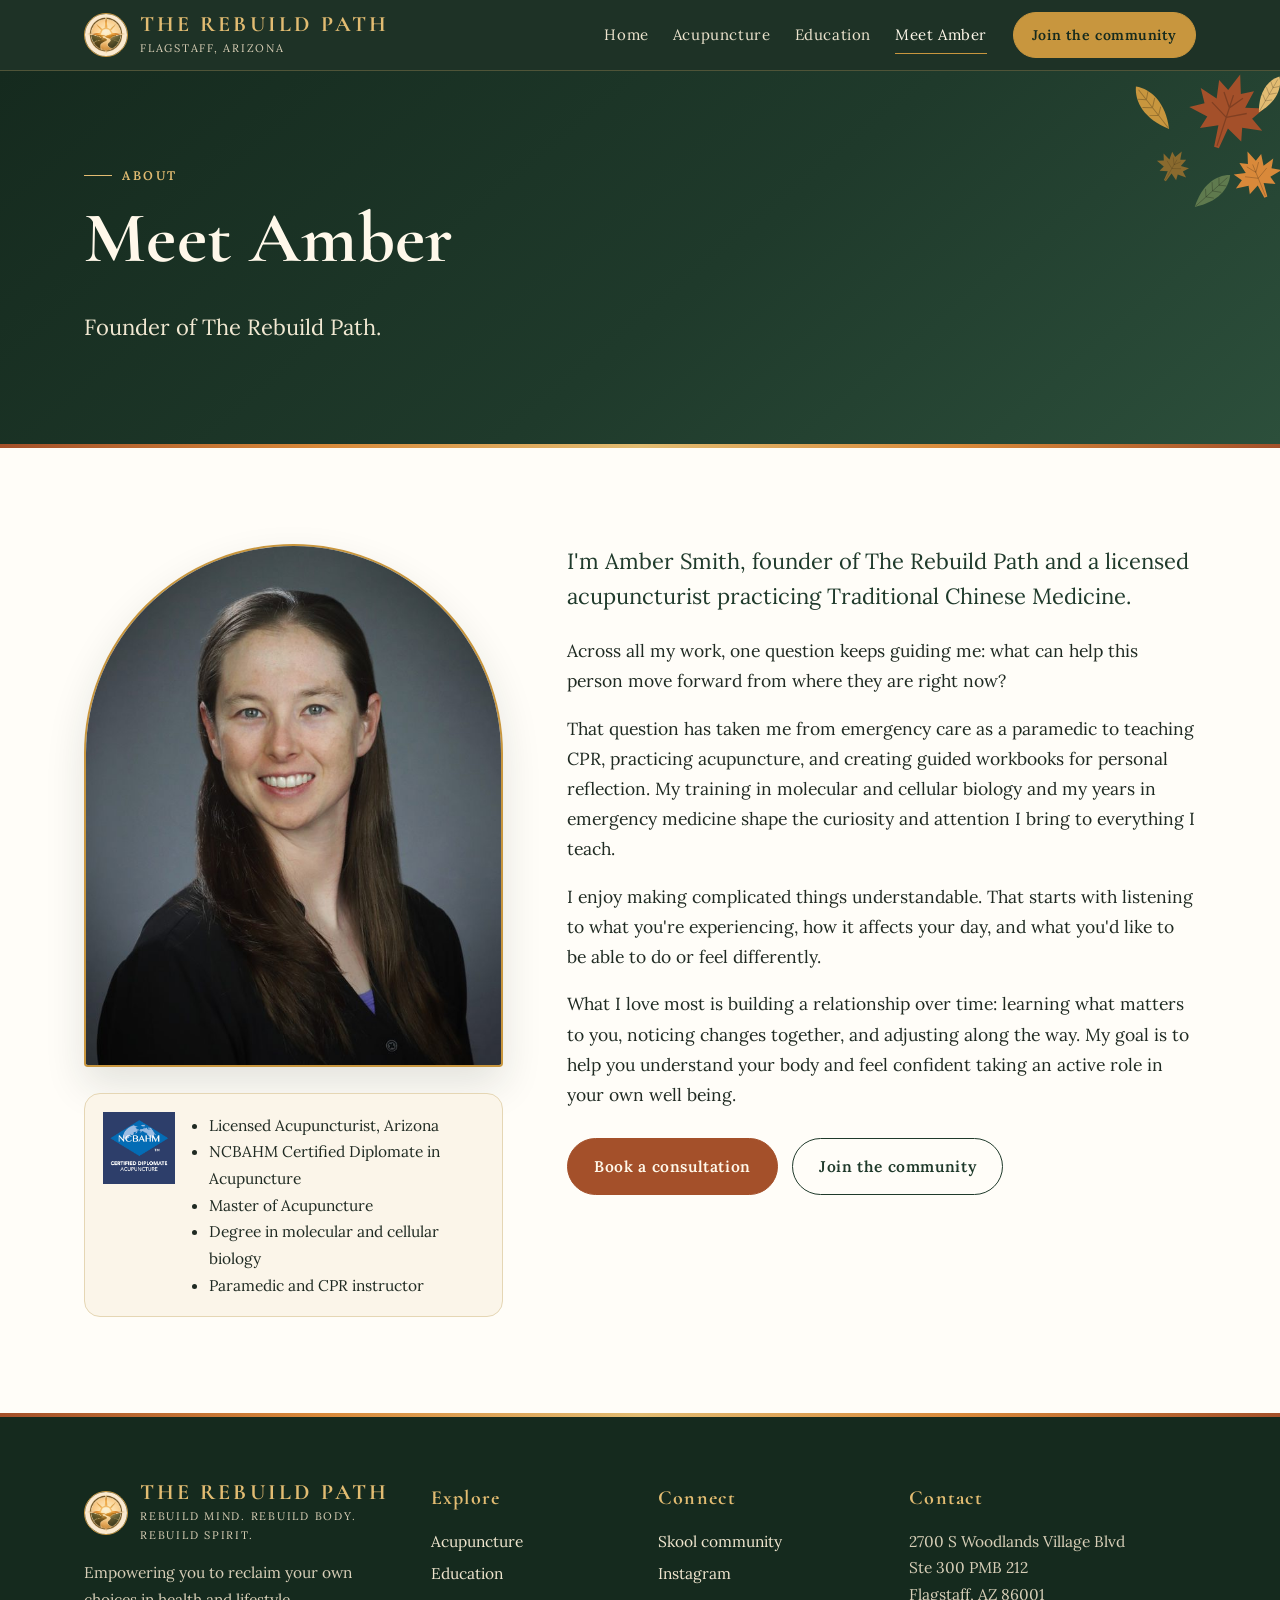
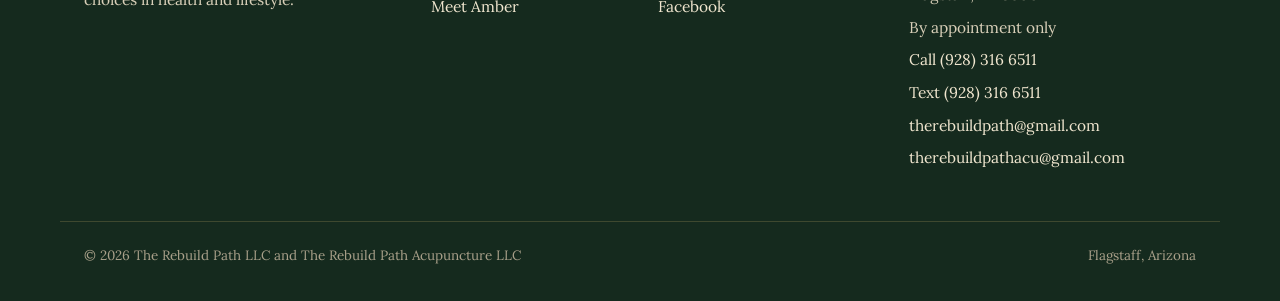
==== public/about.html @ ae72a45f "Restructure site: The Rebuild Path home, Acupuncture and Education pages, forest and autumn design H" ====
<!doctype html>
<html lang="en">
<head>
<meta charset="utf-8">
<meta name="viewport" content="width=device-width, initial-scale=1">
<meta name="google-site-verification" content="A9I97ulmOd-KFU6-9-u8Sgs333k6SVJPT_6PX_2Ohlo">
<title>Meet Amber Smith, L.Ac. | Founder of The Rebuild Path, Flagstaff, AZ</title>
<meta name="description" content="Amber Smith, L.Ac., founder of The Rebuild Path, is a licensed acupuncturist, paramedic and CPR instructor in Flagstaff, Arizona.">
<meta property="og:title" content="Meet Amber Smith, L.Ac. | Founder of The Rebuild Path, Flagstaff, AZ">
<meta property="og:description" content="Amber Smith, L.Ac., founder of The Rebuild Path, is a licensed acupuncturist, paramedic and CPR instructor in Flagstaff, Arizona.">
<meta property="og:image" content="images/amber-smith-acupuncturist.jpg">
<meta name="theme-color" content="#152A1E">
<link rel="icon" href="images/logo.jpg">
<link rel="preload" href="fonts/CormorantGaramond-700.ttf" as="font" type="font/ttf" crossorigin>
<link rel="stylesheet" href="styles.css">

</head>
<body>
<svg width="0" height="0" style="position:absolute" aria-hidden="true"><defs><symbol id="leaf" viewBox="0 0 40 80"><path d="M20 2 C35 18 39 46 20 78 C1 46 5 18 20 2 Z"/><path d="M20 8 V76 M20 26 L29 18 M20 26 L11 18 M20 40 L31 31 M20 40 L9 31 M20 54 L30 46 M20 54 L10 46" stroke="rgba(0,0,0,.25)" stroke-width="1.4" fill="none"/></symbol><symbol id="maple" viewBox="0 0 100 100"><path d="M50 4 L58 26 L72 18 L68 40 L90 34 L80 50 L96 60 L72 64 L76 80 L56 70 L53 96 L47 96 L44 70 L24 80 L28 64 L4 60 L20 50 L10 34 L32 40 L28 18 L42 26 Z"/><path d="M50 30 V94 M50 58 L72 46 M50 58 L28 46 M50 46 L62 30 M50 46 L38 30" stroke="rgba(0,0,0,.22)" stroke-width="1.6" fill="none"/></symbol></defs></svg>
<header class="site">
  <div class="bar">
    <a class="brand" href="index.html"><img src="images/logo.jpg" alt="" width="44" height="44"><span><b>THE REBUILD PATH</b><small>Flagstaff, Arizona</small></span></a>
    <button class="menu-btn" aria-expanded="false" aria-controls="mainnav">Menu</button>
    <nav class="main" id="mainnav" aria-label="Main"><a href="index.html">Home</a><a href="acupuncture.html">Acupuncture</a><a href="education.html">Education</a><a href="about.html" class="on" aria-current="page">Meet Amber</a></nav>
    <a class="btn gold small" href="https://www.skool.com/the-rebuild-path-6648/about">Join the community</a>
  </div>
</header>
<main>

<section class="page-head dark">
  <svg class="leafs" viewBox="0 0 300 240" aria-hidden="true">
  <use href="#maple" x="170" y="10" width="100" height="100" fill="#A4502A" transform="rotate(18 220 60)"/>
  <use href="#leaf" x="112" y="22" width="34" height="68" fill="#C8963E" transform="rotate(-38 129 56)"/>
  <use href="#maple" x="222" y="104" width="64" height="64" fill="#D9893A" transform="rotate(-22 254 136)"/>
  <use href="#leaf" x="186" y="126" width="30" height="60" fill="#5F7A4E" transform="rotate(48 201 156)"/>
  <use href="#leaf" x="256" y="14" width="26" height="52" fill="#E2BC72" transform="rotate(30 269 40)"/>
  <use href="#maple" x="132" y="104" width="44" height="44" fill="#8A6A2E" transform="rotate(30 154 126)"/>
</svg>
  <div class="wrap"><p class="eyebrow">About</p><h1>Meet Amber</h1><p class="lead">Founder of The Rebuild Path.</p></div>
</section>
<div class="rule"></div>
<section>
  <div class="wrap about">
    <aside>
      <img class="photo" src="images/amber-smith-acupuncturist.jpg" alt="Amber Smith, L.Ac." width="640" height="800">
      <div class="cred">
        <img src="images/ncbahm-certified-diplomate.png" alt="NCBAHM Certified Diplomate in Acupuncture" width="96" height="96">
        <ul><li>Licensed Acupuncturist, Arizona</li><li>NCBAHM Certified Diplomate in Acupuncture</li><li>Master of Acupuncture</li><li>Degree in molecular and cellular biology</li><li>Paramedic and CPR instructor</li></ul>
      </div>
    </aside>
    <div>
      <p class="lead">I'm Amber Smith, founder of The Rebuild Path and a licensed acupuncturist practicing Traditional Chinese Medicine.</p>
      <p>Across all my work, one question keeps guiding me: what can help this person move forward from where they are right now?</p>
      <p>That question has taken me from emergency care as a paramedic to teaching CPR, practicing acupuncture, and creating guided workbooks for personal reflection. My training in molecular and cellular biology and my years in emergency medicine shape the curiosity and attention I bring to everything I teach.</p>
      <p>I enjoy making complicated things understandable. That starts with listening to what you're experiencing, how it affects your day, and what you'd like to be able to do or feel differently.</p>
      <p>What I love most is building a relationship over time: learning what matters to you, noticing changes together, and adjusting along the way. My goal is to help you understand your body and feel confident taking an active role in your own well being.</p>
      <div class="actions"><a class="btn" href="education.html#consultations">Book a consultation</a><a class="btn ghost" href="https://www.skool.com/the-rebuild-path-6648/about">Join the community</a></div>
    </div>
  </div>
</section>

</main>
<div class="rule"></div>
<footer class="site">
  <div class="wrap foot">
    <div>
      <a class="brand" href="index.html"><img src="images/logo.jpg" alt="" width="44" height="44"><span><b>THE REBUILD PATH</b><small>Rebuild Mind. Rebuild Body. Rebuild Spirit.</small></span></a>
      <p>Empowering you to reclaim your own choices in health and lifestyle.</p>
    </div>
    <div><h4>Explore</h4><p><a href="acupuncture.html">Acupuncture</a></p><p><a href="education.html">Education</a></p><p><a href="about.html">Meet Amber</a></p></div>
    <div><h4>Connect</h4><p><a href="https://www.skool.com/the-rebuild-path-6648/about">Skool community</a></p><p><a href="https://www.instagram.com/therebuildpath/">Instagram</a></p><p><a href="https://www.facebook.com/profile.php?id=61582631524025">Facebook</a></p></div>
    <div><h4>Contact</h4><p>2700 S Woodlands Village Blvd<br>Ste 300 PMB 212<br>Flagstaff, AZ 86001</p><p>By appointment only</p><p><a href="tel:+19283166511">Call (928) 316 6511</a></p><p><a href="sms:+19283166511">Text (928) 316 6511</a></p><p><a href="mailto:therebuildpath@gmail.com">therebuildpath@gmail.com</a></p><p><a href="mailto:therebuildpathacu@gmail.com">therebuildpathacu@gmail.com</a></p></div>
  </div>
  <div class="wrap copy"><span>© 2026 The Rebuild Path LLC and The Rebuild Path Acupuncture LLC</span><span>Flagstaff, Arizona</span></div>
</footer>
<script>
(function(){
  var now=Date.now();
  document.querySelectorAll('[data-events]').forEach(function(box){
    var left=0;
    box.querySelectorAll('.event').forEach(function(ev){
      if(Date.parse(ev.getAttribute('data-ends'))<now){ev.remove();}else{left++;}
    });
    if(!left){var e=box.querySelector('[data-empty]'); if(e) e.hidden=false;}
  });
  document.querySelectorAll('section[data-ends]').forEach(function(sec){if(Date.parse(sec.getAttribute('data-ends'))<now) sec.remove();});
  var b=document.querySelector('.menu-btn'), n=document.querySelector('nav.main');
  if(b&&n){b.addEventListener('click',function(){var o=n.classList.toggle('open');b.setAttribute('aria-expanded',o);});}
})();
</script>
</body>
</html>
---- public/styles.css ----
/* The Rebuild Path: forest and autumn */
@font-face{font-family:"Cormorant Garamond";font-style:normal;font-weight:600;font-display:swap;src:url(fonts/CormorantGaramond-600.ttf) format("truetype")}
@font-face{font-family:"Cormorant Garamond";font-style:normal;font-weight:700;font-display:swap;src:url(fonts/CormorantGaramond-700.ttf) format("truetype")}
@font-face{font-family:"Cormorant Garamond";font-style:italic;font-weight:500;font-display:swap;src:url(fonts/CormorantGaramond-500i.ttf) format("truetype")}
@font-face{font-family:"Lora";font-style:normal;font-weight:400;font-display:swap;src:url(fonts/Lora-400.ttf) format("truetype")}
@font-face{font-family:"Lora";font-style:normal;font-weight:600;font-display:swap;src:url(fonts/Lora-600.ttf) format("truetype")}
@font-face{font-family:"Lora";font-style:italic;font-weight:400;font-display:swap;src:url(fonts/Lora-400i.ttf) format("truetype")}

:root{
  --forest:#1F3A2B; --forest-deep:#152A1E; --forest2:#2C4F3B; --moss:#5F7A4E; --sage:#E6EBDD;
  --gold:#C8963E; --gold-light:#E2BC72; --gold-dark:#9A6F25; --rust:#A4502A; --amber:#D9893A;
  --cream:#FBF5E9; --parch:#F4E9D2; --line:#E5D6B4; --ink:#1F2A22; --muted:#5A6455; --page:#FFFDF8;
  --display:"Cormorant Garamond",Georgia,"Times New Roman",serif;
  --body:"Lora",Georgia,"Times New Roman",serif;
  --radius:16px; --shadow:0 18px 40px rgba(21,42,30,.12);
}
*{box-sizing:border-box}
html{scroll-behavior:smooth}
body{margin:0;background:var(--page);color:var(--ink);font-family:var(--body);font-size:17.5px;line-height:1.72;-webkit-font-smoothing:antialiased;overflow-x:hidden}
img{max-width:100%;height:auto;display:block}
a{color:var(--rust)}
h1,h2,h3{font-family:var(--display);font-weight:700;color:var(--forest);line-height:1.08;margin:0 0 .45em;letter-spacing:.005em}
h1{font-size:clamp(42px,6vw,72px)}
h2{font-size:clamp(32px,4vw,46px)}
h3{font-size:clamp(24px,2.4vw,28px)}
p{margin:0 0 1em}
.wrap{max-width:1160px;margin:0 auto;padding:0 24px}
.narrow{max-width:760px}
.center{text-align:center}
.muted{color:var(--muted)}
.eyebrow{font-family:var(--body);text-transform:uppercase;letter-spacing:.2em;font-size:12.5px;font-weight:600;color:var(--gold-dark);margin:0 0 14px;display:inline-flex;align-items:center;gap:10px}
.eyebrow::before{content:"";width:28px;height:1px;background:currentColor}
.center .eyebrow::after{content:"";width:28px;height:1px;background:currentColor}
.lead{font-size:clamp(19px,2vw,22px);line-height:1.6;color:var(--forest)}
section{padding:96px 0;position:relative}
.cream{background:var(--cream)}
.parch{background:var(--parch)}
.dark{background:linear-gradient(140deg,var(--forest-deep) 0%,var(--forest) 55%,var(--forest2) 100%);color:#EFE6D0}
.dark h1,.dark h2,.dark h3{color:#FFF8EA}
.dark .eyebrow{color:var(--gold-light)}
.dark .lead{color:#F1E8D2}
.rule{height:4px;background:linear-gradient(90deg,var(--rust),var(--amber),var(--gold-light),var(--amber),var(--rust))}

/* buttons */
.btn{display:inline-flex;align-items:center;gap:10px;font-family:var(--body);font-weight:600;font-size:15.5px;letter-spacing:.04em;text-decoration:none;padding:14px 26px;border-radius:999px;background:var(--rust);color:#FFF8EA;border:1.5px solid var(--rust);transition:transform .15s ease,background .15s ease}
.btn:hover{background:#8C4021;transform:translateY(-1px)}
.btn.gold{background:var(--gold);border-color:var(--gold);color:var(--forest-deep)}
.btn.gold:hover{background:var(--gold-light)}
.btn.ghost{background:transparent;color:var(--forest);border-color:var(--forest)}
.btn.ghost:hover{background:var(--forest);color:#FFF8EA}
.dark .btn.ghost{color:#FFF8EA;border-color:rgba(255,248,234,.6)}
.dark .btn.ghost:hover{background:#FFF8EA;color:var(--forest)}
.btn.small{padding:10px 18px;font-size:14px}
.actions{display:flex;flex-wrap:wrap;gap:14px;margin-top:28px}
.center .actions{justify-content:center}
.arrow::after{content:"→";font-size:1.1em;line-height:1}

/* header */
header.site{position:sticky;top:0;z-index:20;background:rgba(21,42,30,.96);backdrop-filter:blur(8px);border-bottom:1px solid rgba(226,188,114,.25)}
.bar{max-width:1160px;margin:0 auto;padding:12px 24px;display:flex;align-items:center;gap:26px}
.brand{display:flex;align-items:center;gap:12px;text-decoration:none;color:#FFF8EA;margin-right:auto}
.brand img{width:44px;height:44px;border-radius:50%;border:1.5px solid var(--gold)}
.brand b{font-family:var(--display);font-size:22px;letter-spacing:.14em;font-weight:700;color:var(--gold-light);display:block;line-height:1}
.brand small{display:block;font-size:11px;letter-spacing:.16em;text-transform:uppercase;color:#D9CFB6;margin-top:4px}
nav.main{display:flex;gap:24px}
nav.main a{color:#EDE4CE;text-decoration:none;font-size:15px;letter-spacing:.04em;padding:6px 0;border-bottom:1.5px solid transparent}
nav.main a:hover,nav.main a.on{color:#FFF8EA;border-bottom-color:var(--gold)}
.menu-btn{display:none}

/* hero */
.hero{padding:88px 0 110px;overflow:hidden}
.hero .wrap{display:grid;grid-template-columns:1.15fr .85fr;gap:56px;align-items:center}
.hero h1 em{font-style:italic;font-weight:500;color:var(--gold-light)}
.hero .lead{max-width:560px}
.arch{position:relative;justify-self:center;width:min(380px,100%)}
.arch .frame{aspect-ratio:4/5;border-radius:999px 999px 18px 18px;overflow:hidden;border:2px solid var(--gold);box-shadow:0 30px 60px rgba(0,0,0,.35);position:relative;z-index:1;background:var(--forest2)}
.arch .frame img{width:100%;height:100%;object-fit:cover;object-position:center 20%}
.arch::before{content:"";position:absolute;inset:-16px -16px 16px 16px;border-radius:999px 999px 18px 18px;border:1px solid rgba(226,188,114,.45)}
.arch .cap{position:absolute;z-index:2;left:-28px;bottom:34px;background:var(--cream);color:var(--forest);border-radius:12px;padding:12px 18px;box-shadow:var(--shadow);font-size:14px;line-height:1.35}
.arch .cap b{font-family:var(--display);font-size:21px;display:block}
.leafs{position:absolute;pointer-events:none}
.hero .leafs{right:-30px;top:-20px;width:320px;height:260px;opacity:.95}

/* vision */
.vision{text-align:center}
.vision blockquote{font-family:var(--display);font-style:italic;font-weight:500;font-size:clamp(30px,4vw,46px);line-height:1.2;color:var(--forest);margin:0 auto 28px;max-width:900px}
.vision blockquote::before,.vision blockquote::after{color:var(--gold)}
.vision blockquote::before{content:"\201C"}
.vision blockquote::after{content:"\201D"}

/* winding path */
.trail{position:relative;max-width:1000px;margin:56px auto 0}
.trail svg.line{position:absolute;left:0;top:0;width:100%;height:100%;z-index:0}
.stop{position:relative;z-index:1;display:grid;grid-template-columns:1fr 1fr;gap:56px;align-items:center;margin-bottom:72px}
.stop:last-child{margin-bottom:0}
.stop .pic{border-radius:var(--radius);overflow:hidden;box-shadow:var(--shadow);aspect-ratio:3/2;background:var(--parch);border:1px solid var(--line)}
.stop .pic img{width:100%;height:100%;object-fit:cover}
.stop .pic.contain img{object-fit:contain;background:#FCF4E9}
.stop .txt{background:var(--page);border:1px solid var(--line);border-radius:var(--radius);padding:30px 32px;box-shadow:0 8px 24px rgba(21,42,30,.06)}
.stop.flip .pic{order:2}
.stop .marker{display:inline-flex;align-items:center;justify-content:center;width:44px;height:44px;border-radius:50%;background:var(--forest);color:var(--gold-light);font-family:var(--display);font-weight:700;font-size:22px;margin-bottom:12px;border:2px solid var(--gold)}
.more{font-weight:600;text-decoration:none;color:var(--rust);letter-spacing:.03em}
.more::after{content:" →"}

/* events */
.events{display:grid;gap:22px}
.event{display:grid;grid-template-columns:150px 1fr auto;gap:28px;align-items:center;background:var(--page);border:1px solid var(--line);border-radius:var(--radius);padding:24px 28px;box-shadow:0 8px 24px rgba(21,42,30,.06);position:relative;overflow:hidden}
.event::before{content:"";position:absolute;left:0;top:0;bottom:0;width:6px;background:linear-gradient(180deg,var(--amber),var(--rust))}
.date{text-align:center;background:var(--forest);color:#FFF8EA;border-radius:12px;padding:14px 10px}
.date small{display:block;font-size:12px;letter-spacing:.18em;text-transform:uppercase;color:var(--gold-light)}
.date b{display:block;font-family:var(--display);font-size:46px;line-height:1;font-variant-numeric:lining-nums}
.date span{display:block;font-size:13px;color:#DCD2B9}
.event h3{margin-bottom:.2em}
.event .meta{display:flex;flex-wrap:wrap;gap:8px 18px;font-size:15px;color:var(--muted);margin:4px 0 8px}
.event .meta span::before{content:"•";color:var(--gold);margin-right:8px}
.event .meta span:first-child::before{content:none}
.event p{margin:0;font-size:16px}
.price{font-family:var(--display);font-weight:700;font-size:34px;color:var(--forest);text-align:center;line-height:1;margin-bottom:10px;font-variant-numeric:lining-nums}
.empty{border:1.5px dashed var(--line);border-radius:var(--radius);padding:26px 28px;text-align:center;color:var(--muted);background:var(--page)}
.fine{font-size:14px;color:var(--muted)}

/* page head */
.page-head{padding:84px 0 76px;overflow:hidden}
.page-head .leafs{right:-20px;top:-10px;width:260px;height:200px}
.page-head p.lead{max-width:640px}

/* split and cards */
.split{display:grid;grid-template-columns:1fr 1fr;gap:64px;align-items:center}
.split.rev .media{order:2}
.media{border-radius:var(--radius);overflow:hidden;box-shadow:var(--shadow);border:1px solid var(--line);background:#FCF4E9}
.media img{width:100%}
.cards{display:grid;grid-template-columns:repeat(3,1fr);gap:22px;margin-top:40px}
.card{background:var(--page);border:1px solid var(--line);border-radius:var(--radius);padding:28px 26px;position:relative}
.card .ico{width:46px;height:46px;border-radius:50%;background:var(--sage);display:flex;align-items:center;justify-content:center;margin-bottom:14px}
.card .ico svg{width:24px;height:24px}
.card h3{font-size:25px}
.card p{font-size:16px;margin:0}
.tag{display:inline-block;font-size:12px;letter-spacing:.14em;text-transform:uppercase;font-weight:600;color:var(--moss);background:var(--sage);border-radius:999px;padding:4px 12px;margin-bottom:12px}
.note{background:var(--sage);border-left:4px solid var(--moss);border-radius:0 12px 12px 0;padding:16px 20px;font-size:16px;margin-top:24px}
.note.rust{background:#FAEBDD;border-left-color:var(--rust)}
ul.ticks{list-style:none;padding:0;margin:0 0 1em}
ul.ticks li{padding-left:30px;position:relative;margin-bottom:8px}
ul.ticks li::before{content:"";position:absolute;left:4px;top:.62em;width:12px;height:12px;border-radius:50% 0;background:var(--amber);transform:rotate(45deg)}
.feature{background:var(--page);border:1px solid var(--line);border-radius:22px;overflow:hidden;display:grid;grid-template-columns:1fr 1fr;box-shadow:var(--shadow)}
.feature .fimg{background:#FCF4E9;display:flex;align-items:center}
.feature .fimg img{width:100%}
.feature .fbody{padding:40px 40px 36px}

/* community band */
.community{overflow:hidden}
.community .wrap{display:grid;grid-template-columns:1.2fr .8fr;gap:48px;align-items:center}
.community .leafs{left:-30px;bottom:-30px;width:260px;height:200px;opacity:.85}

/* about */
.about{display:grid;grid-template-columns:.8fr 1.2fr;gap:64px;align-items:start}
.about .photo{border-radius:999px 999px 18px 18px;border:2px solid var(--gold);box-shadow:var(--shadow)}
.cred{display:flex;gap:16px;align-items:flex-start;margin-top:26px;background:var(--cream);border:1px solid var(--line);border-radius:var(--radius);padding:18px}
.cred img{width:72px;flex:none}
.cred ul{margin:0;padding-left:18px;font-size:15.5px}

/* footer */
footer.site{background:var(--forest-deep);color:#D8CFB8;padding:64px 0 34px;font-size:15.5px}
footer.site a{color:#F0E6CF;text-decoration:none}
footer.site a:hover{color:var(--gold-light)}
.foot{display:grid;grid-template-columns:1.3fr .8fr .9fr 1.2fr;gap:36px}
.foot h4{font-family:var(--display);color:var(--gold-light);font-size:20px;margin:0 0 12px;letter-spacing:.06em}
.foot .brand{margin-bottom:14px}
.foot p{margin:0 0 6px}
.copy{border-top:1px solid rgba(226,188,114,.2);margin-top:44px;padding-top:22px;font-size:13.5px;color:#A9A08A;display:flex;justify-content:space-between;flex-wrap:wrap;gap:10px}

/* responsive */
@media (max-width:900px){
  section{padding:72px 0}
  .hero{padding:56px 0 80px}
  .hero .wrap,.split,.about,.community .wrap,.feature{grid-template-columns:1fr;gap:40px}
  .split.rev .media{order:0}
  .arch{width:min(300px,82%)}
  .arch .cap{left:-12px}
  .cards{grid-template-columns:1fr}
  .stop{grid-template-columns:1fr;gap:18px;margin-bottom:48px;padding-left:44px}
  .stop.flip .pic{order:0}
  .trail svg.line{display:none}
  .trail::before{content:"";position:absolute;left:21px;top:8px;bottom:8px;border-left:2px dashed var(--gold)}
  .stop .marker{position:absolute;left:0;top:0;margin:0}
  .event{grid-template-columns:1fr;gap:16px;text-align:left}
  .date{display:flex;gap:12px;align-items:baseline;justify-content:flex-start;padding:10px 16px;width:max-content}
  .date b{font-size:32px}
  .price{text-align:left}
  .foot{grid-template-columns:1fr 1fr}
  .feature .fbody{padding:28px 24px}
  .hero .leafs,.page-head .leafs{width:180px;height:150px;right:-40px;opacity:.7}
}
@media (max-width:760px){
  nav.main{display:none;position:absolute;left:0;right:0;top:100%;background:var(--forest-deep);flex-direction:column;gap:0;padding:8px 24px 18px;border-bottom:1px solid rgba(226,188,114,.25)}
  nav.main.open{display:flex}
  nav.main a{padding:12px 0;border-bottom:1px solid rgba(255,255,255,.08)}
  .menu-btn{display:inline-flex;background:none;border:1.5px solid rgba(226,188,114,.6);color:#FFF8EA;border-radius:999px;padding:8px 14px;font:inherit;font-size:14px}
  .bar .btn{display:none}
  .foot{grid-template-columns:1fr}
  body{font-size:17px}
}
.card p.tag,.event p.tag{font-size:12px;margin:0 0 10px}
.stop .marker,.date b,.price{font-variant-numeric:lining-nums;font-feature-settings:"lnum" 1}
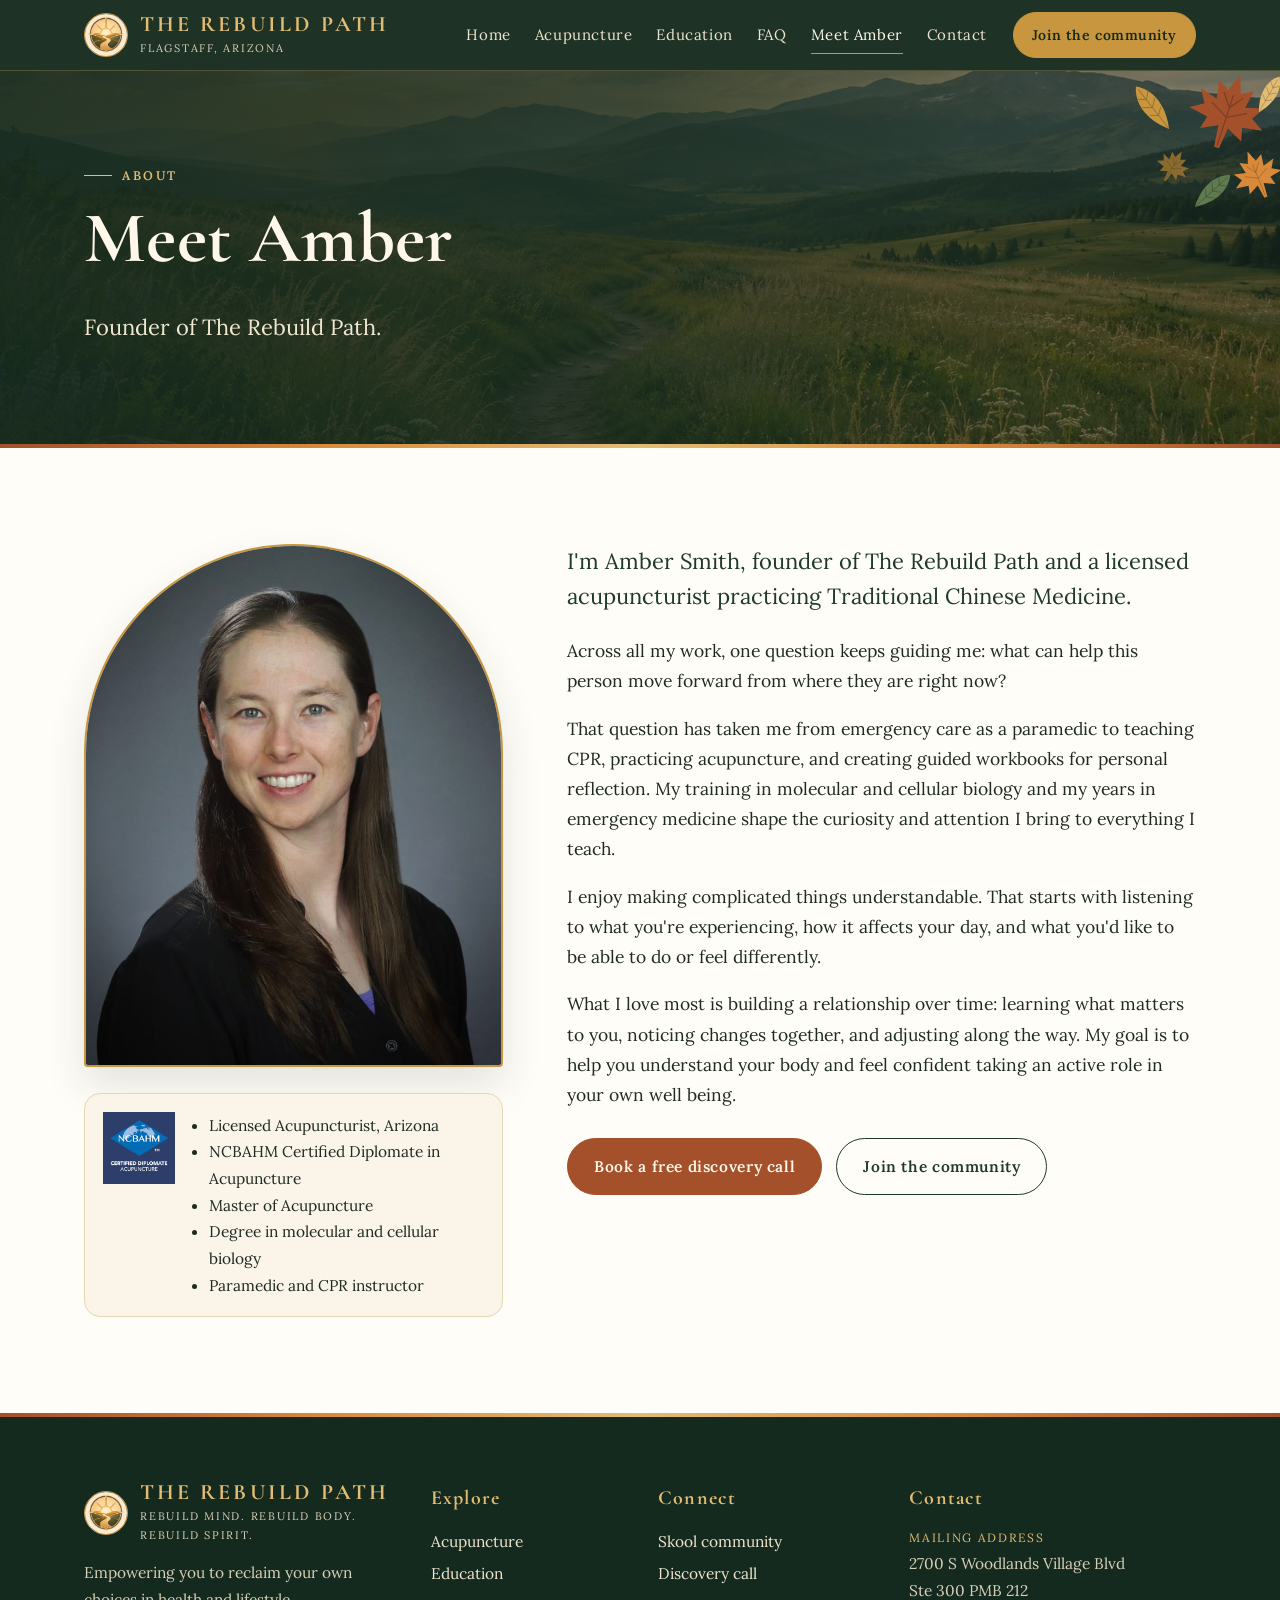
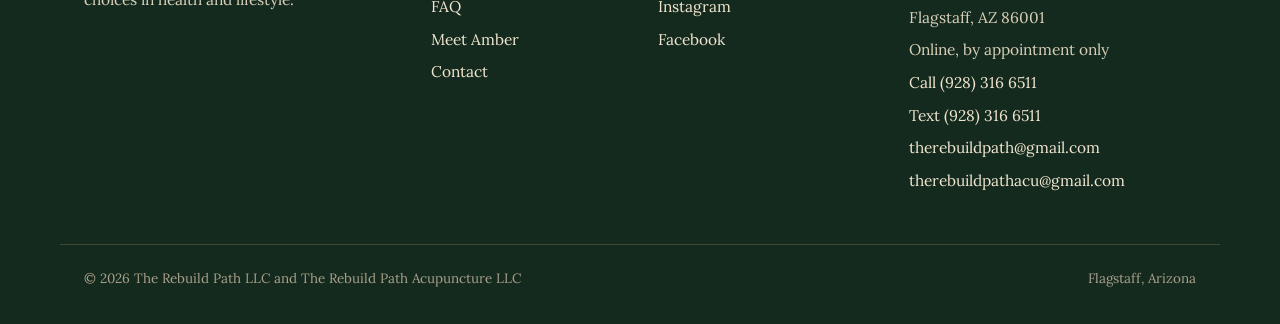
==== commit 271bafa7: "New photos, FAQ and Contact pages, discovery call and Goals workshop Amber's image kit replaces the " ====
--- a/public/about.html
+++ b/public/about.html
@@ -21,13 +21,13 @@
   <div class="bar">
     <a class="brand" href="index.html"><img src="images/logo.jpg" alt="" width="44" height="44"><span><b>THE REBUILD PATH</b><small>Flagstaff, Arizona</small></span></a>
     <button class="menu-btn" aria-expanded="false" aria-controls="mainnav">Menu</button>
-    <nav class="main" id="mainnav" aria-label="Main"><a href="index.html">Home</a><a href="acupuncture.html">Acupuncture</a><a href="education.html">Education</a><a href="about.html" class="on" aria-current="page">Meet Amber</a></nav>
+    <nav class="main" id="mainnav" aria-label="Main"><a href="index.html">Home</a><a href="acupuncture.html">Acupuncture</a><a href="education.html">Education</a><a href="faq.html">FAQ</a><a href="about.html" class="on" aria-current="page">Meet Amber</a><a href="contact.html">Contact</a></nav>
     <a class="btn gold small" href="https://www.skool.com/the-rebuild-path-6648/about">Join the community</a>
   </div>
 </header>
 <main>
 
-<section class="page-head dark">
+<section class="page-head dark photo" style="--bg:url(images/02-home-journey-meadow.webp)">
   <svg class="leafs" viewBox="0 0 300 240" aria-hidden="true">
   <use href="#maple" x="170" y="10" width="100" height="100" fill="#A4502A" transform="rotate(18 220 60)"/>
   <use href="#leaf" x="112" y="22" width="34" height="68" fill="#C8963E" transform="rotate(-38 129 56)"/>
@@ -54,7 +54,7 @@
       <p>That question has taken me from emergency care as a paramedic to teaching CPR, practicing acupuncture, and creating guided workbooks for personal reflection. My training in molecular and cellular biology and my years in emergency medicine shape the curiosity and attention I bring to everything I teach.</p>
       <p>I enjoy making complicated things understandable. That starts with listening to what you're experiencing, how it affects your day, and what you'd like to be able to do or feel differently.</p>
       <p>What I love most is building a relationship over time: learning what matters to you, noticing changes together, and adjusting along the way. My goal is to help you understand your body and feel confident taking an active role in your own well being.</p>
-      <div class="actions"><a class="btn" href="education.html#consultations">Book a consultation</a><a class="btn ghost" href="https://www.skool.com/the-rebuild-path-6648/about">Join the community</a></div>
+      <div class="actions"><a class="btn" href="https://calendly.com/ambersmith2008/discovery">Book a free discovery call</a><a class="btn ghost" href="https://www.skool.com/the-rebuild-path-6648/about">Join the community</a></div>
     </div>
   </div>
 </section>
@@ -67,9 +67,9 @@
       <a class="brand" href="index.html"><img src="images/logo.jpg" alt="" width="44" height="44"><span><b>THE REBUILD PATH</b><small>Rebuild Mind. Rebuild Body. Rebuild Spirit.</small></span></a>
       <p>Empowering you to reclaim your own choices in health and lifestyle.</p>
     </div>
-    <div><h4>Explore</h4><p><a href="acupuncture.html">Acupuncture</a></p><p><a href="education.html">Education</a></p><p><a href="about.html">Meet Amber</a></p></div>
-    <div><h4>Connect</h4><p><a href="https://www.skool.com/the-rebuild-path-6648/about">Skool community</a></p><p><a href="https://www.instagram.com/therebuildpath/">Instagram</a></p><p><a href="https://www.facebook.com/profile.php?id=61582631524025">Facebook</a></p></div>
-    <div><h4>Contact</h4><p>2700 S Woodlands Village Blvd<br>Ste 300 PMB 212<br>Flagstaff, AZ 86001</p><p>By appointment only</p><p><a href="tel:+19283166511">Call (928) 316 6511</a></p><p><a href="sms:+19283166511">Text (928) 316 6511</a></p><p><a href="mailto:therebuildpath@gmail.com">therebuildpath@gmail.com</a></p><p><a href="mailto:therebuildpathacu@gmail.com">therebuildpathacu@gmail.com</a></p></div>
+    <div><h4>Explore</h4><p><a href="acupuncture.html">Acupuncture</a></p><p><a href="education.html">Education</a></p><p><a href="faq.html">FAQ</a></p><p><a href="about.html">Meet Amber</a></p><p><a href="contact.html">Contact</a></p></div>
+    <div><h4>Connect</h4><p><a href="https://www.skool.com/the-rebuild-path-6648/about">Skool community</a></p><p><a href="https://calendly.com/ambersmith2008/discovery">Discovery call</a></p><p><a href="https://www.instagram.com/therebuildpath/">Instagram</a></p><p><a href="https://www.facebook.com/profile.php?id=61582631524025">Facebook</a></p></div>
+    <div><h4>Contact</h4><p class="lbl">Mailing address</p><p>2700 S Woodlands Village Blvd<br>Ste 300 PMB 212<br>Flagstaff, AZ 86001</p><p>Online, by appointment only</p><p><a href="tel:+19283166511">Call (928) 316 6511</a></p><p><a href="sms:+19283166511">Text (928) 316 6511</a></p><p><a href="mailto:therebuildpath@gmail.com">therebuildpath@gmail.com</a></p><p><a href="mailto:therebuildpathacu@gmail.com">therebuildpathacu@gmail.com</a></p></div>
   </div>
   <div class="wrap copy"><span>© 2026 The Rebuild Path LLC and The Rebuild Path Acupuncture LLC</span><span>Flagstaff, Arizona</span></div>
 </footer>
@@ -78,7 +78,7 @@
   var now=Date.now();
   document.querySelectorAll('[data-events]').forEach(function(box){
     var left=0;
-    box.querySelectorAll('.event').forEach(function(ev){
+    box.querySelectorAll('.event[data-ends]').forEach(function(ev){
       if(Date.parse(ev.getAttribute('data-ends'))<now){ev.remove();}else{left++;}
     });
     if(!left){var e=box.querySelector('[data-empty]'); if(e) e.hidden=false;}
--- a/public/styles.css
+++ b/public/styles.css
@@ -201,3 +201,50 @@
 }
 .card p.tag,.event p.tag{font-size:12px;margin:0 0 10px}
 .stop .marker,.date b,.price{font-variant-numeric:lining-nums;font-feature-settings:"lnum" 1}
+
+/* photo backgrounds with scrim */
+.dark.photo{background:linear-gradient(90deg,rgba(21,42,30,.94) 0%,rgba(21,42,30,.86) 42%,rgba(21,42,30,.55) 75%,rgba(21,42,30,.35) 100%),var(--bg) center/cover no-repeat}
+.community.photo{background:linear-gradient(90deg,rgba(21,42,30,.93) 0%,rgba(21,42,30,.85) 55%,rgba(21,42,30,.6) 100%),var(--bg) center 60%/cover no-repeat}
+.page-head.photo{background:linear-gradient(90deg,rgba(21,42,30,.93) 0%,rgba(21,42,30,.82) 50%,rgba(21,42,30,.45) 100%),var(--bg) center 55%/cover no-repeat}
+figure.wide{margin:48px 0 0;border-radius:22px;overflow:hidden;position:relative;aspect-ratio:21/8;box-shadow:var(--shadow)}
+figure.wide img{width:100%;height:100%;object-fit:cover}
+figure.wide figcaption{position:absolute;left:0;right:0;bottom:0;padding:60px 28px 22px;background:linear-gradient(0deg,rgba(21,42,30,.78),transparent);color:#FFF8EA;font-family:var(--display);font-style:italic;font-weight:500;font-size:clamp(22px,2.6vw,32px);text-align:left}
+figure.wide.dim{aspect-ratio:21/7;opacity:.95}
+.media.tall{aspect-ratio:4/5;max-height:560px;justify-self:center;width:100%}
+.media.tall img{width:100%;height:100%;object-fit:cover}
+p.lbl{font-size:12px;letter-spacing:.14em;text-transform:uppercase;color:var(--gold-light);margin-bottom:2px}
+.event.ongoing::before{background:linear-gradient(180deg,var(--moss),var(--forest2))}
+.event.ongoing .date{display:flex;flex-direction:column;align-items:center;gap:6px}
+@media (max-width:900px){ figure.wide{aspect-ratio:16/10} figure.wide.dim{aspect-ratio:16/9} .media.tall{max-height:none} .event.ongoing .date{flex-direction:row} }
+
+/* faq */
+.faq-tabs{position:sticky;top:69px;z-index:5;background:var(--page);border-bottom:1px solid var(--line)}
+.faq-tabs .wrap{display:flex;gap:10px;justify-content:center;padding-top:12px;padding-bottom:12px}
+.faq-tabs a{text-decoration:none;color:var(--forest);border:1.5px solid var(--forest);border-radius:999px;padding:8px 22px;font-weight:600;font-size:15px}
+.faq-tabs a:hover{background:var(--forest);color:#FFF8EA}
+.faq-sec{scroll-margin-top:130px}
+details.qa{background:var(--page);border:1px solid var(--line);border-radius:14px;margin:0 0 12px;overflow:hidden}
+details.qa summary{cursor:pointer;list-style:none;padding:18px 56px 18px 22px;font-family:var(--display);font-weight:700;font-size:22px;color:var(--forest);position:relative;line-height:1.25}
+details.qa summary::-webkit-details-marker{display:none}
+details.qa summary::after{content:"+";position:absolute;right:20px;top:50%;transform:translateY(-50%);width:28px;height:28px;border-radius:50%;background:var(--sage);color:var(--forest);font-family:var(--body);font-size:20px;line-height:28px;text-align:center}
+details.qa[open] summary::after{content:"\2212";background:var(--gold);color:var(--forest-deep)}
+details.qa[open]{border-color:var(--gold)}
+.ans{padding:0 22px 6px;font-size:16.5px}
+
+/* contact */
+.contact-grid{display:grid;grid-template-columns:1.25fr .75fr;gap:48px;align-items:start}
+.form{background:var(--page);border:1px solid var(--line);border-radius:22px;padding:34px;box-shadow:var(--shadow)}
+.form label{display:block;font-weight:600;color:var(--forest);font-size:15px;margin-bottom:18px}
+.form input,.form textarea{display:block;width:100%;margin-top:8px;font:inherit;font-weight:400;color:var(--ink);background:var(--cream);border:1.5px solid var(--line);border-radius:12px;padding:12px 14px}
+.form input:focus,.form textarea:focus{outline:none;border-color:var(--gold);background:#fff}
+.form .hp{position:absolute;left:-9999px;width:1px;height:1px;opacity:0}
+.contact-side{display:grid;gap:16px}
+.contact-side .card{padding:22px 24px}
+.contact-side .card h3{font-size:23px}
+@media (max-width:900px){.contact-grid{grid-template-columns:1fr}.faq-tabs{top:68px}}
+@media (max-width:1120px){
+  nav.main{display:none;position:absolute;left:0;right:0;top:100%;background:var(--forest-deep);flex-direction:column;gap:0;padding:8px 24px 18px;border-bottom:1px solid rgba(226,188,114,.25)}
+  nav.main.open{display:flex}
+  nav.main a{padding:12px 0;border-bottom:1px solid rgba(255,255,255,.08)}
+  .menu-btn{display:inline-flex;background:none;border:1.5px solid rgba(226,188,114,.6);color:#FFF8EA;border-radius:999px;padding:8px 14px;font:inherit;font-size:14px;cursor:pointer}
+}
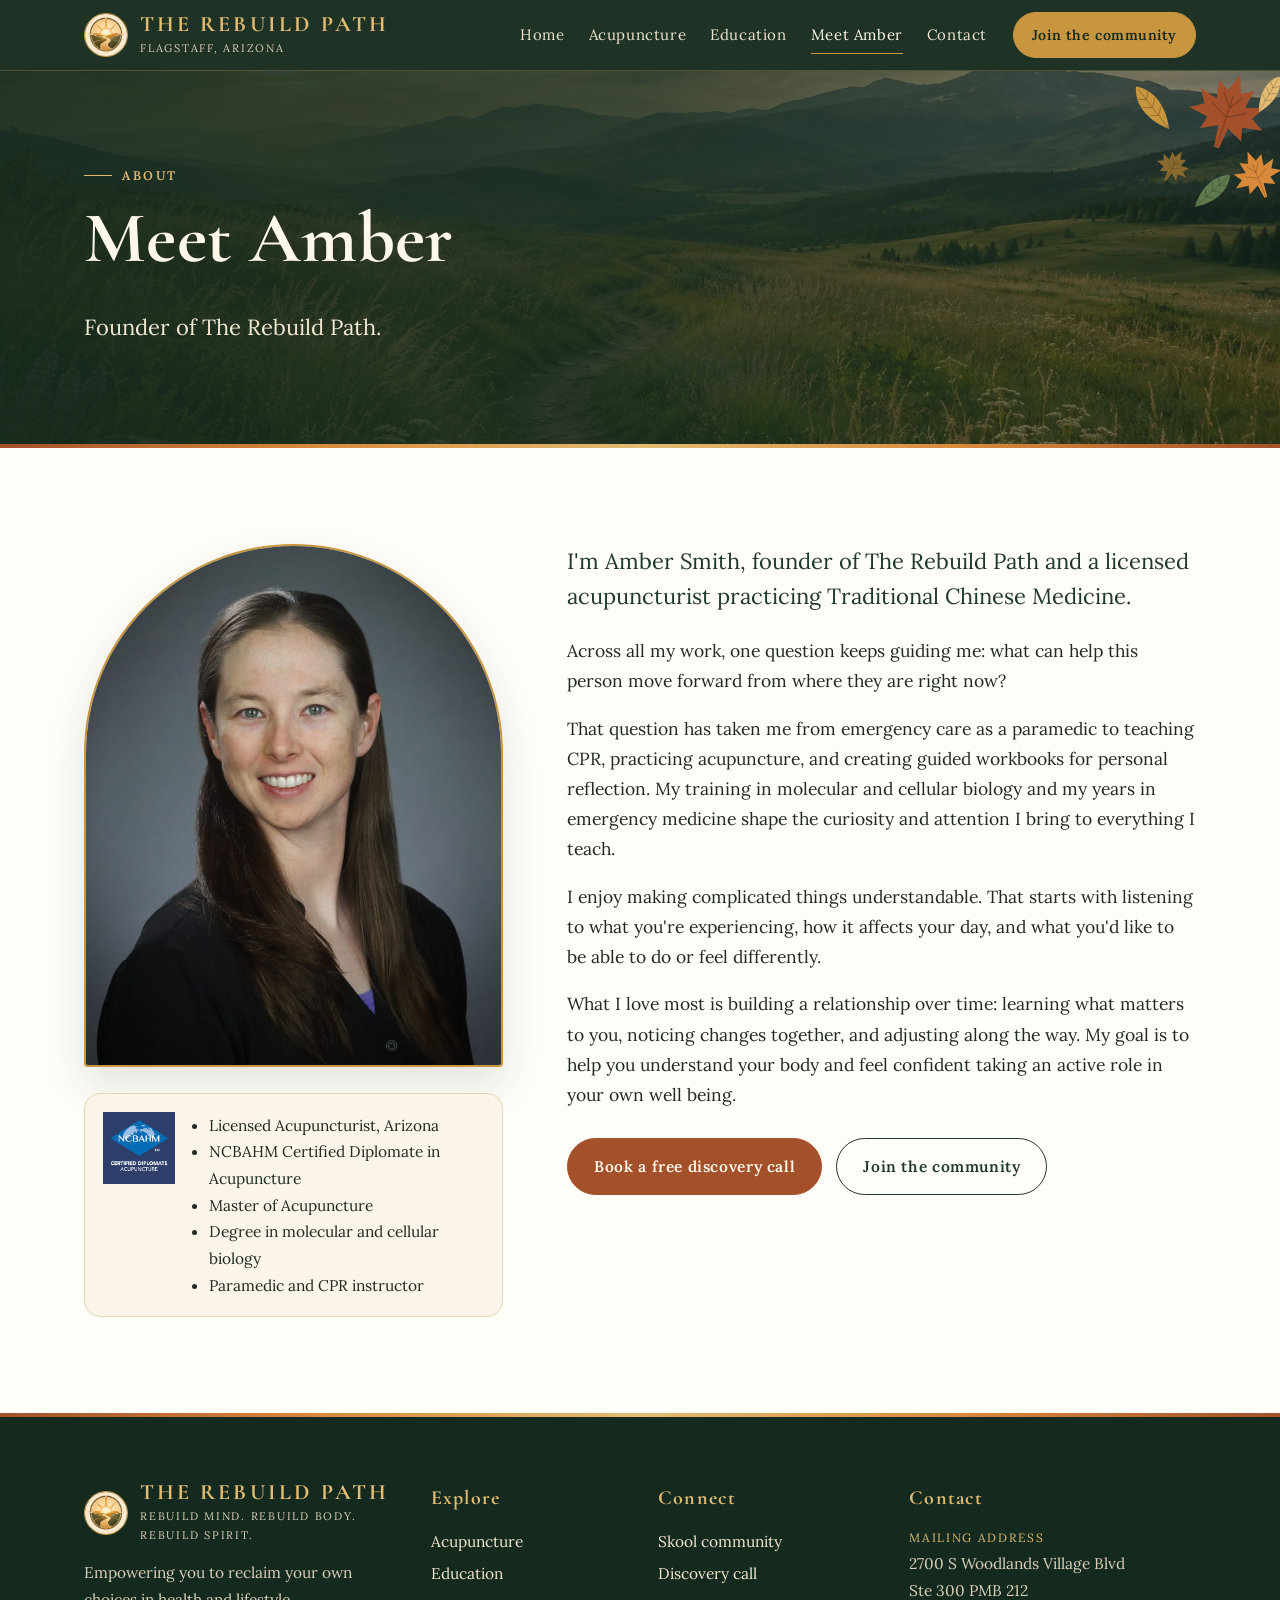
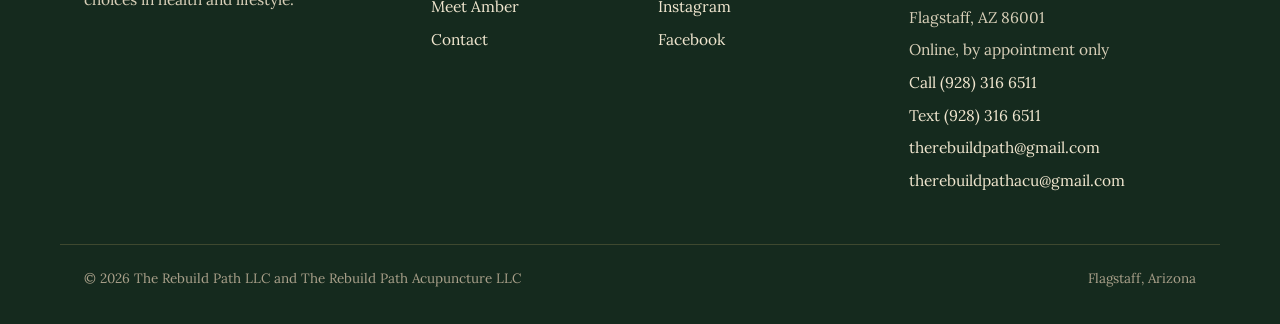
==== commit 450104b1: "Go live on therebuildpath.org, FAQ held back for review Attach therebuildpath.org and www as custom " ====
--- a/public/about.html
+++ b/public/about.html
@@ -21,7 +21,7 @@
   <div class="bar">
     <a class="brand" href="index.html"><img src="images/logo.jpg" alt="" width="44" height="44"><span><b>THE REBUILD PATH</b><small>Flagstaff, Arizona</small></span></a>
     <button class="menu-btn" aria-expanded="false" aria-controls="mainnav">Menu</button>
-    <nav class="main" id="mainnav" aria-label="Main"><a href="index.html">Home</a><a href="acupuncture.html">Acupuncture</a><a href="education.html">Education</a><a href="faq.html">FAQ</a><a href="about.html" class="on" aria-current="page">Meet Amber</a><a href="contact.html">Contact</a></nav>
+    <nav class="main" id="mainnav" aria-label="Main"><a href="index.html">Home</a><a href="acupuncture.html">Acupuncture</a><a href="education.html">Education</a><a href="about.html" class="on" aria-current="page">Meet Amber</a><a href="contact.html">Contact</a></nav>
     <a class="btn gold small" href="https://www.skool.com/the-rebuild-path-6648/about">Join the community</a>
   </div>
 </header>
@@ -67,7 +67,7 @@
       <a class="brand" href="index.html"><img src="images/logo.jpg" alt="" width="44" height="44"><span><b>THE REBUILD PATH</b><small>Rebuild Mind. Rebuild Body. Rebuild Spirit.</small></span></a>
       <p>Empowering you to reclaim your own choices in health and lifestyle.</p>
     </div>
-    <div><h4>Explore</h4><p><a href="acupuncture.html">Acupuncture</a></p><p><a href="education.html">Education</a></p><p><a href="faq.html">FAQ</a></p><p><a href="about.html">Meet Amber</a></p><p><a href="contact.html">Contact</a></p></div>
+    <div><h4>Explore</h4><p><a href="acupuncture.html">Acupuncture</a></p><p><a href="education.html">Education</a></p><p><a href="about.html">Meet Amber</a></p><p><a href="contact.html">Contact</a></p></div>
     <div><h4>Connect</h4><p><a href="https://www.skool.com/the-rebuild-path-6648/about">Skool community</a></p><p><a href="https://calendly.com/ambersmith2008/discovery">Discovery call</a></p><p><a href="https://www.instagram.com/therebuildpath/">Instagram</a></p><p><a href="https://www.facebook.com/profile.php?id=61582631524025">Facebook</a></p></div>
     <div><h4>Contact</h4><p class="lbl">Mailing address</p><p>2700 S Woodlands Village Blvd<br>Ste 300 PMB 212<br>Flagstaff, AZ 86001</p><p>Online, by appointment only</p><p><a href="tel:+19283166511">Call (928) 316 6511</a></p><p><a href="sms:+19283166511">Text (928) 316 6511</a></p><p><a href="mailto:therebuildpath@gmail.com">therebuildpath@gmail.com</a></p><p><a href="mailto:therebuildpathacu@gmail.com">therebuildpathacu@gmail.com</a></p></div>
   </div>
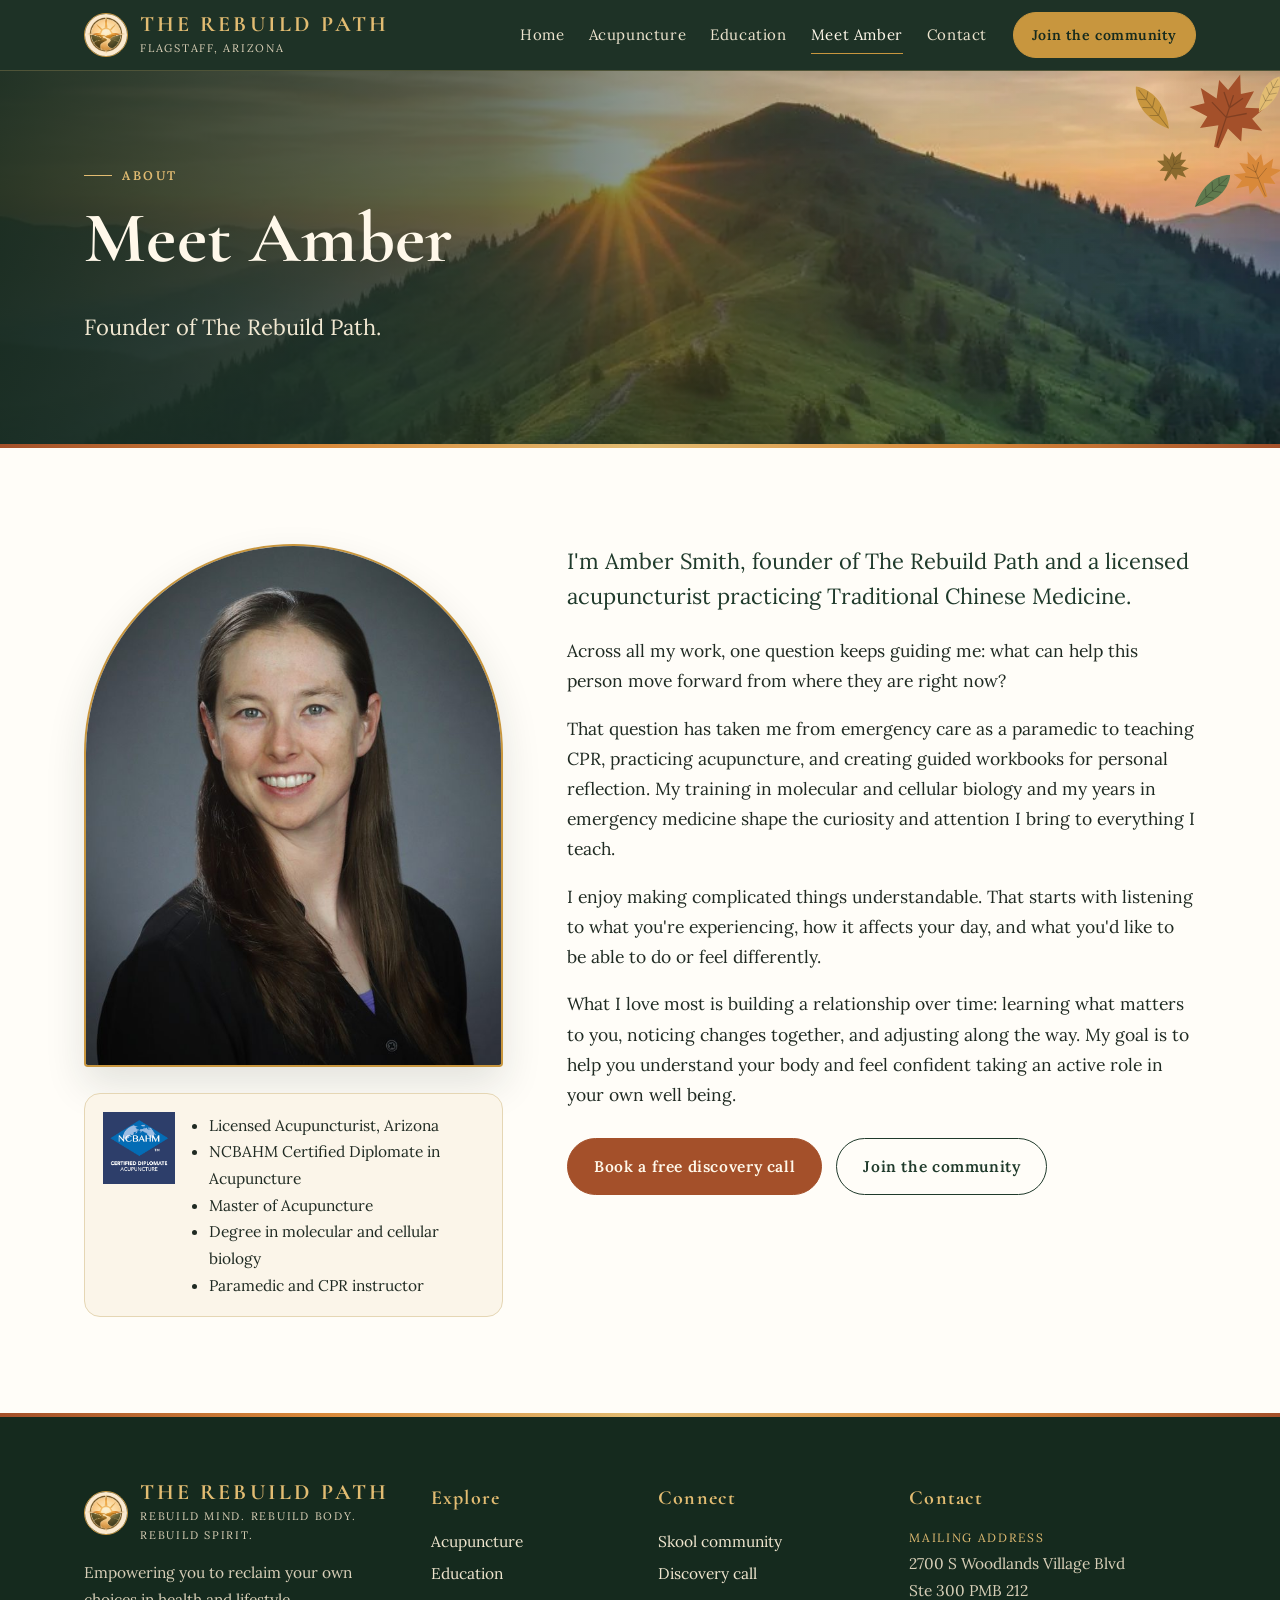
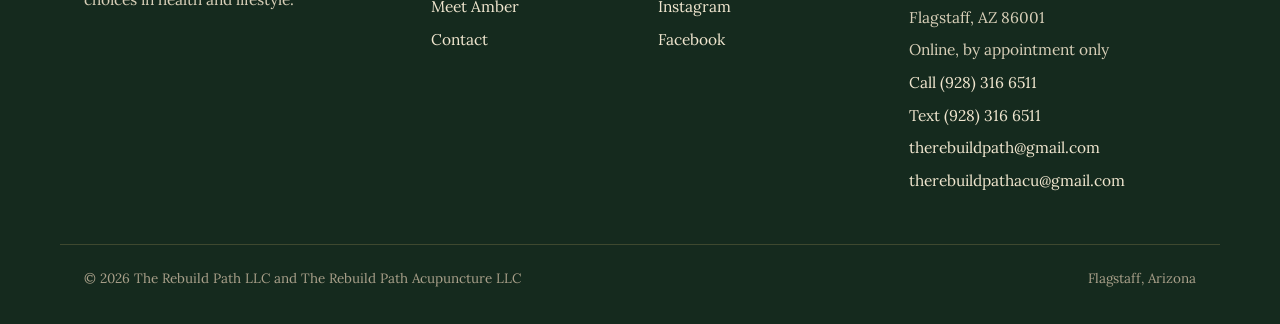
==== commit 11839313: "Meet Amber: mountain trail at sunrise header with a lighter overlay Co-Authored-By: Claude Opus 5.5 " ====
--- a/public/about.html
+++ b/public/about.html
@@ -19,15 +19,15 @@
 <svg width="0" height="0" style="position:absolute" aria-hidden="true"><defs><symbol id="leaf" viewBox="0 0 40 80"><path d="M20 2 C35 18 39 46 20 78 C1 46 5 18 20 2 Z"/><path d="M20 8 V76 M20 26 L29 18 M20 26 L11 18 M20 40 L31 31 M20 40 L9 31 M20 54 L30 46 M20 54 L10 46" stroke="rgba(0,0,0,.25)" stroke-width="1.4" fill="none"/></symbol><symbol id="maple" viewBox="0 0 100 100"><path d="M50 4 L58 26 L72 18 L68 40 L90 34 L80 50 L96 60 L72 64 L76 80 L56 70 L53 96 L47 96 L44 70 L24 80 L28 64 L4 60 L20 50 L10 34 L32 40 L28 18 L42 26 Z"/><path d="M50 30 V94 M50 58 L72 46 M50 58 L28 46 M50 46 L62 30 M50 46 L38 30" stroke="rgba(0,0,0,.22)" stroke-width="1.6" fill="none"/></symbol></defs></svg>
 <header class="site">
   <div class="bar">
-    <a class="brand" href="index.html"><img src="images/logo.jpg" alt="" width="44" height="44"><span><b>THE REBUILD PATH</b><small>Flagstaff, Arizona</small></span></a>
+    <a class="brand" href="/"><img src="images/logo.jpg" alt="" width="44" height="44"><span><b>THE REBUILD PATH</b><small>Flagstaff, Arizona</small></span></a>
     <button class="menu-btn" aria-expanded="false" aria-controls="mainnav">Menu</button>
-    <nav class="main" id="mainnav" aria-label="Main"><a href="index.html">Home</a><a href="acupuncture.html">Acupuncture</a><a href="education.html">Education</a><a href="about.html" class="on" aria-current="page">Meet Amber</a><a href="contact.html">Contact</a></nav>
+    <nav class="main" id="mainnav" aria-label="Main"><a href="/">Home</a><a href="/acupuncture">Acupuncture</a><a href="/education">Education</a><a href="/about" class="on" aria-current="page">Meet Amber</a><a href="/contact">Contact</a></nav>
     <a class="btn gold small" href="https://www.skool.com/the-rebuild-path-6648/about">Join the community</a>
   </div>
 </header>
 <main>
 
-<section class="page-head dark photo" style="--bg:url(images/02-home-journey-meadow.webp)">
+<section class="page-head dark photo light" style="--bg:url(images/11-summit-trail-sunrise.webp)">
   <svg class="leafs" viewBox="0 0 300 240" aria-hidden="true">
   <use href="#maple" x="170" y="10" width="100" height="100" fill="#A4502A" transform="rotate(18 220 60)"/>
   <use href="#leaf" x="112" y="22" width="34" height="68" fill="#C8963E" transform="rotate(-38 129 56)"/>
@@ -64,10 +64,10 @@
 <footer class="site">
   <div class="wrap foot">
     <div>
-      <a class="brand" href="index.html"><img src="images/logo.jpg" alt="" width="44" height="44"><span><b>THE REBUILD PATH</b><small>Rebuild Mind. Rebuild Body. Rebuild Spirit.</small></span></a>
+      <a class="brand" href="/"><img src="images/logo.jpg" alt="" width="44" height="44"><span><b>THE REBUILD PATH</b><small>Rebuild Mind. Rebuild Body. Rebuild Spirit.</small></span></a>
       <p>Empowering you to reclaim your own choices in health and lifestyle.</p>
     </div>
-    <div><h4>Explore</h4><p><a href="acupuncture.html">Acupuncture</a></p><p><a href="education.html">Education</a></p><p><a href="about.html">Meet Amber</a></p><p><a href="contact.html">Contact</a></p></div>
+    <div><h4>Explore</h4><p><a href="/acupuncture">Acupuncture</a></p><p><a href="/education">Education</a></p><p><a href="/about">Meet Amber</a></p><p><a href="/contact">Contact</a></p></div>
     <div><h4>Connect</h4><p><a href="https://www.skool.com/the-rebuild-path-6648/about">Skool community</a></p><p><a href="https://calendly.com/ambersmith2008/discovery">Discovery call</a></p><p><a href="https://www.instagram.com/therebuildpath/">Instagram</a></p><p><a href="https://www.facebook.com/profile.php?id=61582631524025">Facebook</a></p></div>
     <div><h4>Contact</h4><p class="lbl">Mailing address</p><p>2700 S Woodlands Village Blvd<br>Ste 300 PMB 212<br>Flagstaff, AZ 86001</p><p>Online, by appointment only</p><p><a href="tel:+19283166511">Call (928) 316 6511</a></p><p><a href="sms:+19283166511">Text (928) 316 6511</a></p><p><a href="mailto:therebuildpath@gmail.com">therebuildpath@gmail.com</a></p><p><a href="mailto:therebuildpathacu@gmail.com">therebuildpathacu@gmail.com</a></p></div>
   </div>
--- a/public/styles.css
+++ b/public/styles.css
@@ -248,3 +248,10 @@
   nav.main a{padding:12px 0;border-bottom:1px solid rgba(255,255,255,.08)}
   .menu-btn{display:inline-flex;background:none;border:1.5px solid rgba(226,188,114,.6);color:#FFF8EA;border-radius:999px;padding:8px 14px;font:inherit;font-size:14px;cursor:pointer}
 }
+.form-status{margin:16px 0 0;padding:12px 16px;border-radius:12px;background:var(--sage);border-left:4px solid var(--moss);font-size:15.5px}
+.form-status.error{background:#FAEBDD;border-left-color:var(--rust)}
+.form button[disabled]{opacity:.75;cursor:progress}
+.form-done{background:var(--page);border:1px solid var(--gold);border-radius:22px;padding:40px 34px;box-shadow:var(--shadow)}
+.form-done h2{font-size:clamp(28px,3vw,36px)}
+.page-head.photo.light{background:linear-gradient(90deg,rgba(21,42,30,.9) 0%,rgba(21,42,30,.66) 38%,rgba(21,42,30,.15) 72%,rgba(21,42,30,0) 100%),var(--bg) center 24%/cover no-repeat}
+@media (max-width:900px){.page-head.photo.light{background:linear-gradient(180deg,rgba(21,42,30,.35) 0%,rgba(21,42,30,.8) 55%,rgba(21,42,30,.9) 100%),var(--bg) center 30%/cover no-repeat}}
